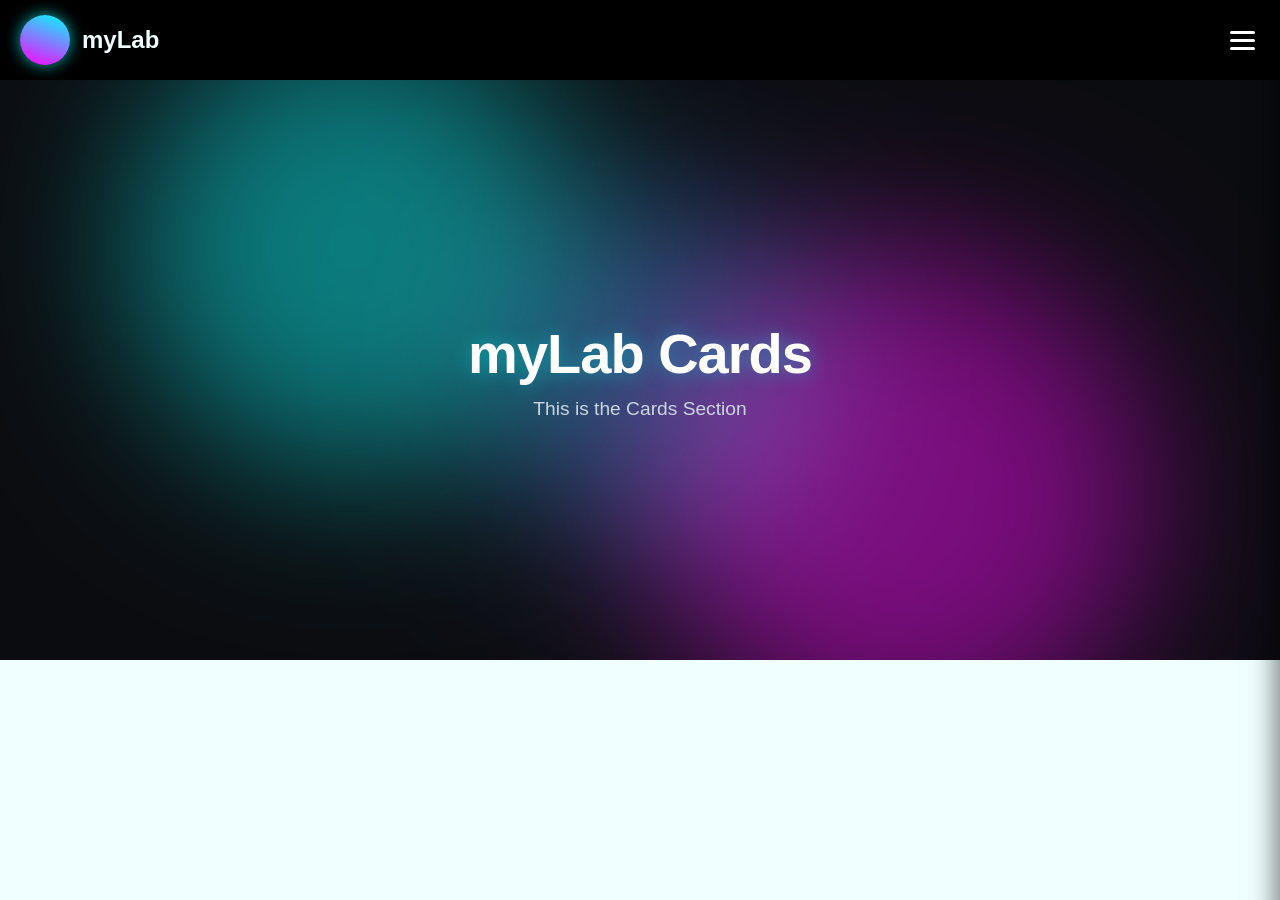
==== cards.html @ ce20987a "Update" ====
<!DOCTYPE html>
<html lang="en">
<head>
    <meta charset="UTF-8">
    <meta name="viewport" content="width=device-width, initial-scale=1.0">
    <title>myLab - Header</title>
    
    <!-- Links to your shared CSS file -->
    <link rel="stylesheet" href="styles.css">
</head>
<body>
<div class="main">

    <!-- The Header Bar -->
    <div class="header">
        <div class="headerlogo">
            <div class="logo"></div>
            <p>myLab</p>
        </div>
        
        <!-- The Sidebar Toggle Button (White Lines) -->
        <div class="sidebar" id="menuToggle">
            <div class="lines"></div>
            <div class="lines"></div>
            <div class="lines"></div>
        </div>
    </div>

    <!-- The Sliding Navigation Menu (Links updated to point to your new pages!) -->
    <nav class="nav-menu" id="navMenu">
        <a href="index.html">Home</a>
        <a href="header.html">Header</a>
        <a href="hero.html">Hero</a>
        <a href="cards.html">Cards</a>
        <a href="footer.html">Footer</a>
        <a href="main.html">Main</a>
        <a href="button.html">Button</a>
        <a href="icons.html">Icons</a>
    </nav>

    <!-- Page Specific Content goes here -->
    <div class="hero">
    <!-- These generate the morphing neon waves -->
    <div class="aurora-blob blob-1"></div>
    <div class="aurora-blob blob-2"></div>
    <div class="aurora-blob blob-3"></div>
    
    <!-- Your text content stays layered safely on top -->
    <div class="hero-content">
        <h1>myLab Cards</h1>
        <p>This is the Cards Section</p>
    </div>

</div>
    
    <!-- Links to your shared JavaScript file -->
    <script src="script.js" defer></script>
</body>
</html>
---- styles.css ----
body {
    margin: 0px;
    padding: 0px;
    font-family: sans-serif; /* Adds a clean, modern look */
}

.main {
    background-color: azure;
    min-height: 100vh; /* Ensures the azure background covers the whole screen */
}

.header {
    display: flex;
    align-items: center;
    justify-content: space-between; /* Pushes logo/text to the left, and sidebar/menu to the right */
    background-color: black;
    color: azure;
    height: 80px;
    padding: 0 20px; /* Gives the items some breathing room from the screen edges */
}

/* This targets the wrapper containing your logo and the "myLab" text */
.headerlogo {
    display: flex;
    align-items: center; /* Aligns the blue circle and the text vertically in the middle */
    gap: 12px;           /* Adds a nice gap between the blue circle and the text */
}

/* Your paragraph text inside the header */
.headerlogo p {
    margin: 0px;
    font-size: 1.5rem;
    font-weight: bold;
}

.logo {
    height: 50px; 
    width: 50px;
    border-radius: 50%;
    background-image: linear-gradient(200deg, #00ffff 0%, #ff00ff 100%);
    box-shadow: 0 0 15px rgba(0, 255, 255, 0.7);
}




.hero {
    padding: 20px;
    
}

.sidebar {
    margin-left: auto; 
    cursor: pointer;
    display: flex;
    flex-direction: column;
    gap: 5px;
    padding: 5px;
    z-index: 9999; 
}

.lines {
    width: 25px;
    height: 3px;
    background-color: #ffffff; 
    border-radius: 2px;
    transition: background-color 0.3s ease, transform 0.3s ease;
}


.sidebar:hover .lines {
    background-color: #ff00ff;
    box-shadow: 0 0 8px rgba(255, 0, 255, 0.8);
}

/* ==========================================
   SIDEBAR MENU PANEL STYLES
   ========================================== */

/* The Off-Screen Panel Container */
.nav-menu {
    position: fixed;
    top: 0;
    right: 0;
    width: 280px;
    height: 100vh;
    background-color: #0d0f14; /* Deep dark space background */
    padding: 100px 24px 24px 24px; /* Big top padding so links clear the header */
    box-shadow: -5px 0 25px rgba(0, 0, 0, 0.5);
    
    /* Layer directly under the interactive trigger */
    z-index: 9998; 
    
    /* Layout for menu items */
    display: flex;
    flex-direction: column;
    gap: 15px;

    /* Hidden State (Shifted off-screen) */
    transform: translateX(100%);
    transition: transform 0.3s cubic-bezier(0.25, 1, 0.5, 1);
}

/* Open State (Slides into view) */
.nav-menu.open {
    transform: translateX(0);
}

/* Styling the links inside the panel */
.nav-menu a {
    color: #cbd5e1;
    text-decoration: none;
    font-family: sans-serif;
    font-size: 1.1rem;
    font-weight: 500;
    padding: 12px 16px;
    border-radius: 6px;
    transition: all 0.2s ease;
}

/* Hover highlights matching the neon magenta theme */
.nav-menu a:hover {
    background-color: #1e1b29; /* Dark purple undertone */
    color: #ff00ff;           /* Neon magenta text glow */
    text-shadow: 0 0 8px rgba(255, 0, 255, 0.5);
}
.hero{
    height: 60vh;
    background-color: #ff00ff;
    color: azure;
}

/* ==========================================
   ANIMATED AURORA HERO STYLES
   ========================================== */

.hero {
    position: relative;
    height: 60vh;             /* Takes up 60% of the screen height */
    display: flex;
    align-items: center;
    justify-content: center;
    background-color: #0b0c10; /* Deep space-black base */
    overflow: hidden;          /* Keeps the glowing blobs from spilling out */
    color: #ffffff;
    text-align: center;
}

/* Keeps your text above the background animation */
.hero-content {
    position: relative;
    z-index: 2;
    padding: 20px;
}

.hero-content h1 {
    font-size: 3.5rem;
    margin: 0 0 12px 0;
    font-weight: bold;
    letter-spacing: -1px;
    text-shadow: 0 0 20px rgba(0, 255, 255, 0.4); /* Subtle cyan text glow */
}

.hero-content p {
    font-size: 1.2rem;
    color: #cbd5e1;
    margin: 0;
}

/* Base style for the glowing blobs */
.aurora-blob {
    position: absolute;
    border-radius: 50%;
    filter: blur(80px); /* Blurs the circles into smooth liquid waves */
    opacity: 0.45;
    mix-blend-mode: screen;
    pointer-events: none; /* Prevents the blobs from blocking mouse clicks */
    z-index: 1;
}

/* Cyan Blob (Top Left) */
.blob-1 {
    width: 450px;
    height: 450px;
    background: #00ffff;
    top: -10%;
    left: 10%;
    animation: morph-cyan 12s infinite alternate ease-in-out;
}

/* Magenta Blob (Bottom Right) */
.blob-2 {
    width: 500px;
    height: 500px;
    background: #ff00ff;
    bottom: -15%;
    right: 10%;
    animation: morph-magenta 15s infinite alternate ease-in-out;
}

/* Royal Blue Blob (Center Deep Tone) */
.blob-3 {
    width: 350px;
    height: 350px;
    background: #3a7bd5;
    top: 20%;
    right: 35%;
    animation: morph-blue 18s infinite alternate ease-in-out;
}

/* ==========================================
   ANIMATION KEYFRAMES (Slow Organic Movement)
   ========================================== */

@keyframes morph-cyan {
    0% {
        transform: translate(0px, 0px) scale(1);
    }
    50% {
        transform: translate(80px, 40px) scale(1.2);
    }
    100% {
        transform: translate(-30px, -50px) scale(0.9);
    }
}

@keyframes morph-magenta {
    0% {
        transform: translate(0px, 0px) scale(1);
    }
    50% {
        transform: translate(-100px, -60px) scale(0.85);
    }
    100% {
        transform: translate(50px, 30px) scale(1.1);
    }
}

@keyframes morph-blue {
    0% {
        transform: translate(0px, 0px) scale(1);
    }
    50% {
        transform: translate(-40px, 60px) scale(1.15);
    }
    100% {
        transform: translate(-80px, -20px) scale(0.9);
    }
}
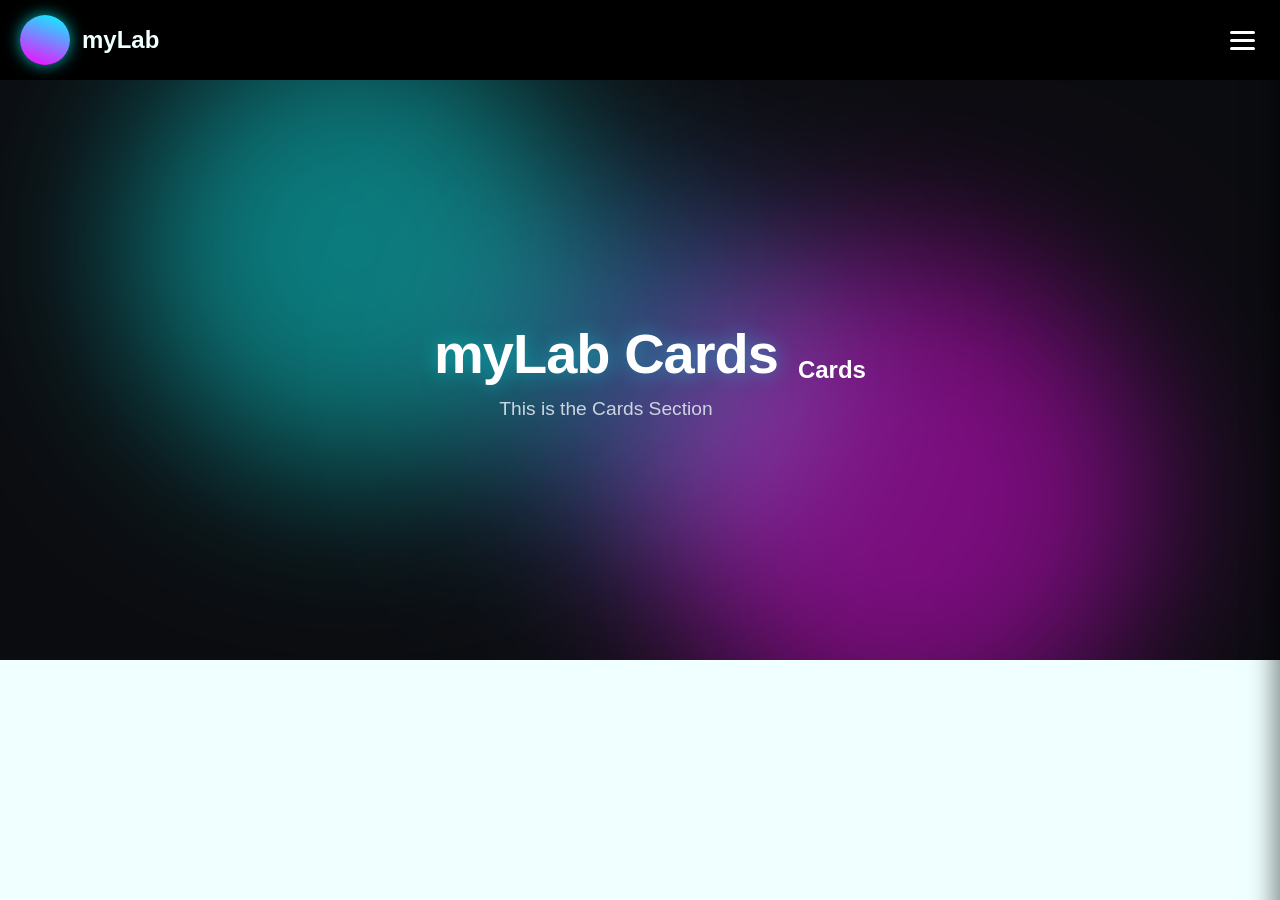
==== commit 77c8ae43: "Update cards.html" ====
--- a/cards.html
+++ b/cards.html
@@ -51,6 +51,12 @@
         <p>This is the Cards Section</p>
     </div>
 
+<div class="cards">
+<h2>Cards</h2>
+
+
+</div>
+
 </div>
     
     <!-- Links to your shared JavaScript file -->
--- a/styles.css
+++ b/styles.css
@@ -16,7 +16,9 @@
     background-color: black;
     color: azure;
     height: 80px;
-    padding: 0 20px; /* Gives the items some breathing room from the screen edges */
+    padding: 0 20px; 
+    position: relative;
+    z-index: 9999;
 }
 
 /* This targets the wrapper containing your logo and the "myLab" text */
@@ -55,8 +57,10 @@
     display: flex;
     flex-direction: column;
     gap: 5px;
-    padding: 5px;
-    z-index: 9999; 
+    padding: 5px;         
+    pointer-events: auto;        
+    position: relative;
+    z-index: 10000;
 }
 
 .lines {
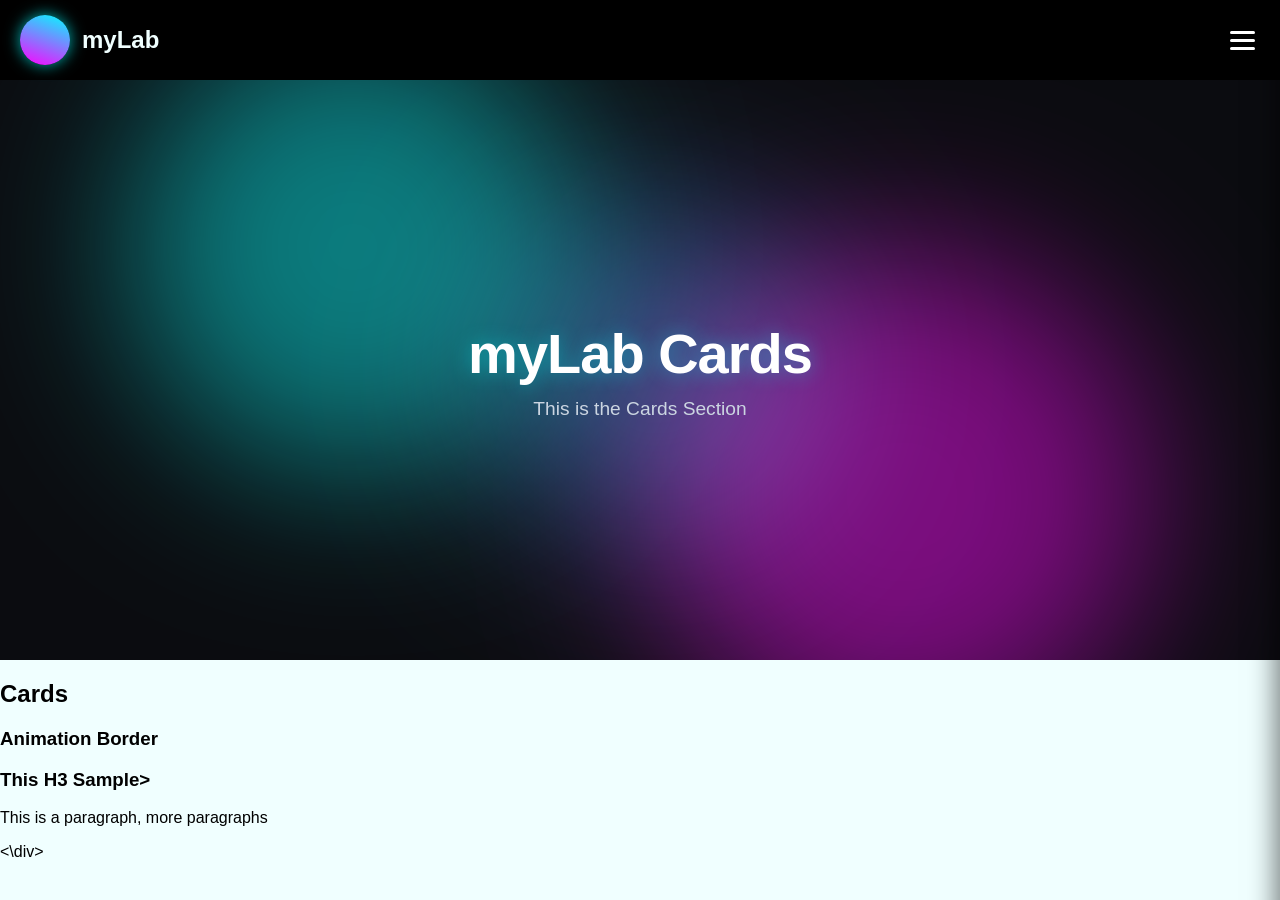
==== commit a609f5aa: "Update cards.html" ====
--- a/cards.html
+++ b/cards.html
@@ -51,8 +51,28 @@
         <p>This is the Cards Section</p>
     </div>
 
+
+
+</div>
+
 <div class="cards">
 <h2>Cards</h2>
+
+<div class="grad-border">
+<h3>Animation Border</h3>
+
+<div class="outer">
+<div class="inner">
+<h3>This H3 Sample></h3>
+<p>This is a paragraph, more paragraphs</p>
+
+
+
+
+<\div>
+</div>
+
+
 
 
 </div>
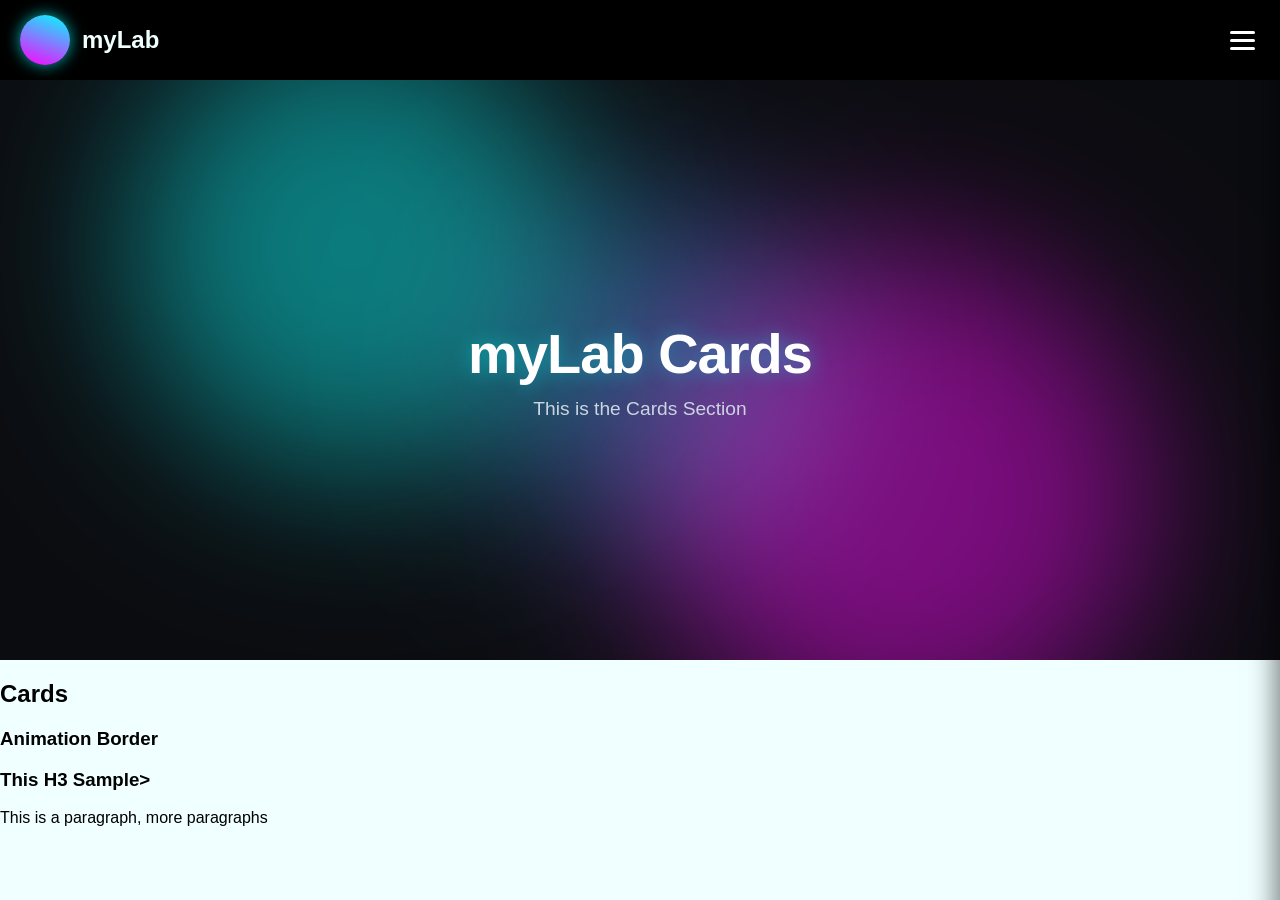
==== commit c6f842c7: "Update cards.html" ====
--- a/cards.html
+++ b/cards.html
@@ -69,7 +69,7 @@
 
 
 
-<\div>
+</div>
 </div>
 
 
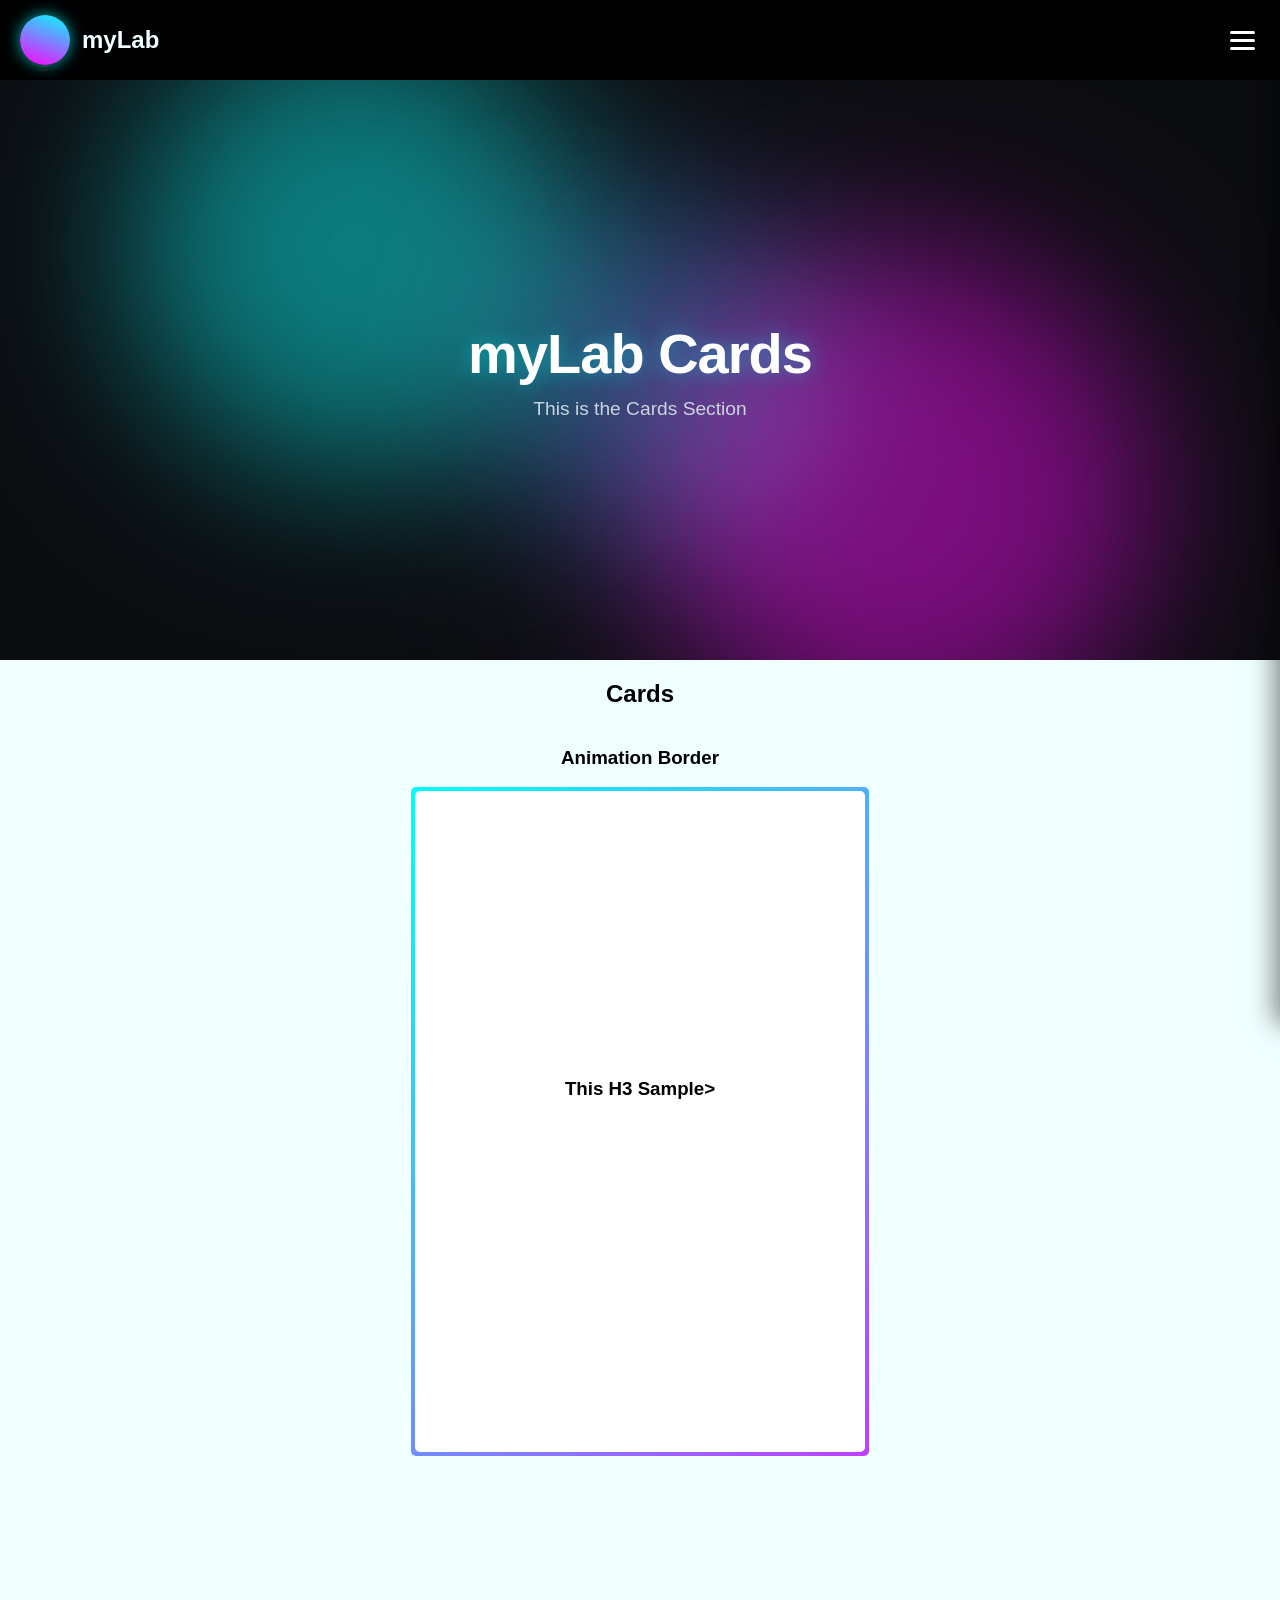
==== commit 4cea010c: "Update cards.html" ====
--- a/cards.html
+++ b/cards.html
@@ -7,6 +7,8 @@
     
     <!-- Links to your shared CSS file -->
     <link rel="stylesheet" href="styles.css">
+
+<link rel="stylesheet" href="cards.css">
 </head>
 <body>
 <div class="main">
--- a/cards.css
+++ b/cards.css
@@ -0,0 +1,67 @@
+.cards{
+    display: flex;
+    flex-direction: column;
+    justify-content:initial;
+    align-items: center;
+    min-height: 200vh;
+    background-color: azure;
+    text-align: center;
+}
+.outer{
+    min-height: 70vh;
+    width: 50vh;
+    border-radius: 5px;
+    display: flex;
+    justify-content: initial;
+    align-items: center;
+    padding: 4px;
+
+    background: linear-gradient(-45deg,#00ffff, #7000ff, #ff00ff, #00ffff );
+    background-size: 400% 400%;
+    animation: shiftGradient 15s ease infinite;
+}
+
+@keyframes shiftGradient{
+    0%{
+        background-position: 0% 50%;
+    }
+    50%{
+        background-position: 100% 50%;
+    }
+    100%{
+        background-position: 0% 50%;
+    }
+}
+
+.inner {
+    height: 69vh;
+    width: 49vh;
+    background-color: white;
+    border-radius: 5px;
+    text-align: center;
+    padding: 20px;
+    color: black;
+
+    /* --- THE FIX: Turn this into a Flexbox column --- */
+    display: flex;
+    flex-direction: column;   /* Stack the elements vertically */
+    justify-content: center;  /* Center them vertically */
+    align-items: center;      /* Center them horizontally */
+    gap: 15px;                /* Optional: Adds a clean, uniform gap between the elements */
+}
+
+.inner h2{
+    color: rgba(255, 255, 255, 0.2); /* White text at 30% opacity */
+     
+}
+
+.inner P{
+    color: rgba(255, 255, 255, 0.2); /* White text at 30% opacity */
+  
+}
+
+.inner-card img{
+    border-radius: 5px;
+
+
+}
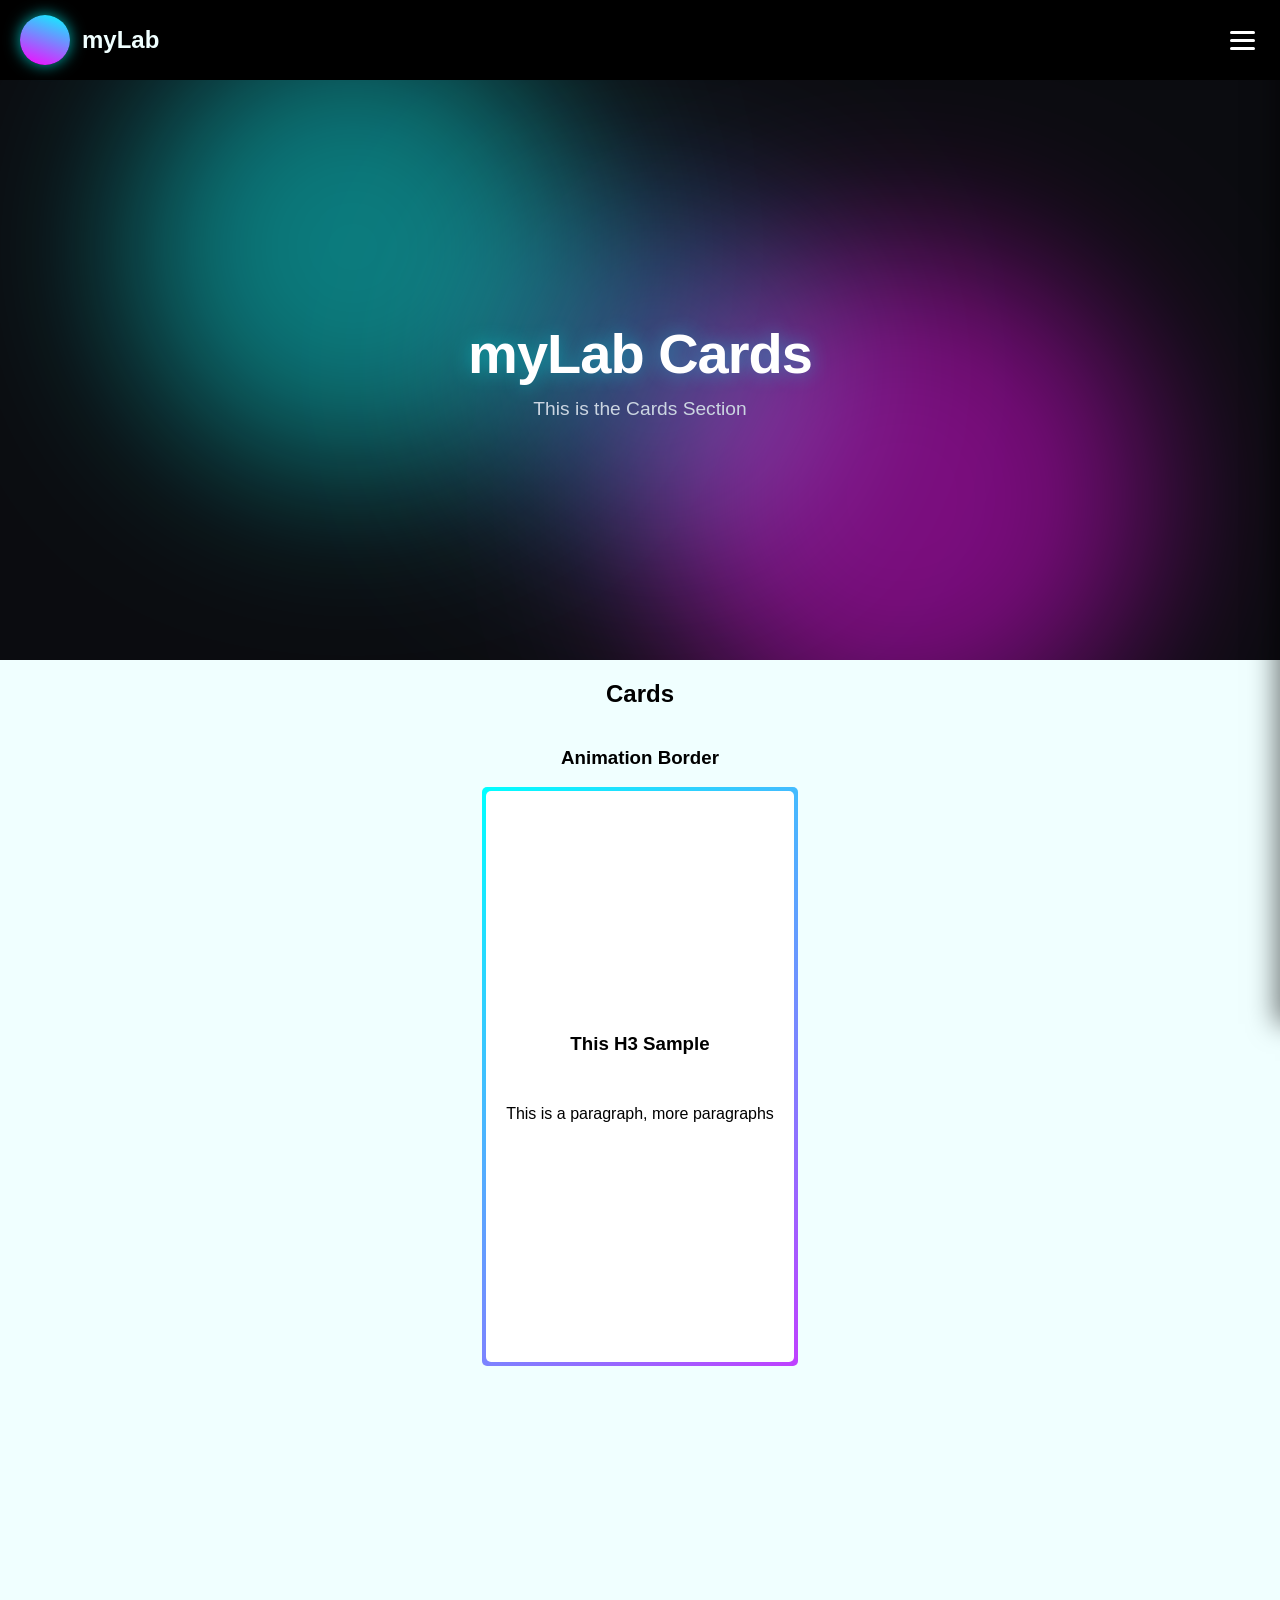
==== commit 3423719c: "Update cards.html" ====
--- a/cards.html
+++ b/cards.html
@@ -65,7 +65,7 @@
 
 <div class="outer">
 <div class="inner">
-<h3>This H3 Sample></h3>
+<h3>This H3 Sample</h3>
 <p>This is a paragraph, more paragraphs</p>
 
 
--- a/cards.css
+++ b/cards.css
@@ -8,8 +8,8 @@
     text-align: center;
 }
 .outer{
-    min-height: 70vh;
-    width: 50vh;
+    min-height: 60vh;
+    min-width: 100px;
     border-radius: 5px;
     display: flex;
     justify-content: initial;
@@ -34,8 +34,8 @@
 }
 
 .inner {
-    height: 69vh;
-    width: 49vh;
+    min-height: 59vh;
+    min-width: 100px;
     background-color: white;
     border-radius: 5px;
     text-align: center;
@@ -51,17 +51,11 @@
 }
 
 .inner h2{
-    color: rgba(255, 255, 255, 0.2); /* White text at 30% opacity */
-     
+    color: black;
 }
 
 .inner P{
-    color: rgba(255, 255, 255, 0.2); /* White text at 30% opacity */
+    color: black;
   
 }
 
-.inner-card img{
-    border-radius: 5px;
-
-
-}
